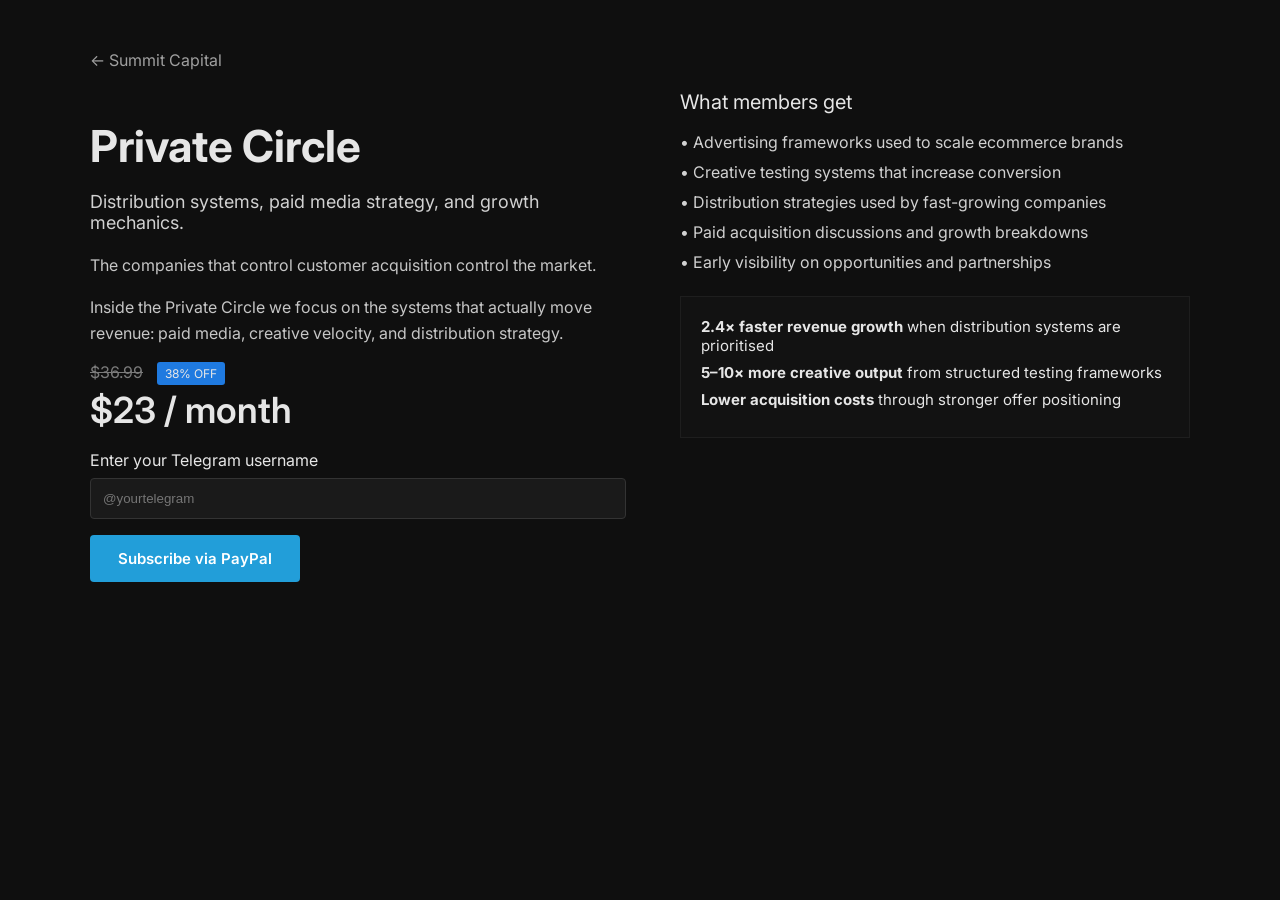
==== circle.html @ 27a97364 "Update circle.html" ====
<!DOCTYPE html>
<html>
<head>
<title>Private Circle | Summit Capital</title>

<link href="https://fonts.googleapis.com/css2?family=Inter:wght@300;400;500;600&display=swap" rel="stylesheet">

<style>

body{
margin:0;
font-family:'Inter',sans-serif;
background:#0f0f0f;
color:#e6e6e6;
}

.container{
max-width:1100px;
margin:30px auto;
padding:20px;
}

.back{
margin-bottom:20px;
display:inline-block;
opacity:0.6;
text-decoration:none;
color:white;
}

/* GRID LAYOUT */

.grid{
display:grid;
grid-template-columns:1fr 1fr;
gap:80px;
align-items:start;
}

/* LEFT SIDE */

h1{
font-size:44px;
margin-bottom:8px;
}

.tagline{
font-size:18px;
opacity:0.9;
margin-bottom:20px;
}

.description{
opacity:0.85;
line-height:1.6;
margin-bottom:16px;
}

/* PRICE */

.price-box{
margin-top:14px;
margin-bottom:18px;
}

.old-price{
text-decoration:line-through;
opacity:0.5;
margin-right:10px;
}

.discount{
background:#1f7ae0;
padding:4px 8px;
font-size:12px;
border-radius:3px;
}

.new-price{
font-size:36px;
font-weight:600;
margin-top:6px;
}

/* TELEGRAM INPUT */

input{
width:100%;
padding:12px;
background:#1a1a1a;
border:1px solid #333;
color:white;
border-radius:4px;
margin-top:8px;
margin-bottom:16px;
}

/* SUBSCRIBE BUTTON */

.subscribe-btn{
display:inline-block;
background:#229ED9;
color:white;
text-decoration:none;
padding:14px 28px;
border-radius:4px;
font-weight:600;
font-size:15px;
transition:all 0.15s ease;
}

.subscribe-btn:hover{
background:#1b8dc4;
transform:translateY(-1px);
}

/* RIGHT COLUMN */

.section-title{
font-size:20px;
margin-bottom:18px;
}

.feature{
margin-bottom:10px;
opacity:0.9;
}

.stats{
margin-top:24px;
padding:20px;
border:1px solid #1e1e1e;
background:#121212;
}

.stat{
margin-bottom:8px;
font-size:15px;
}

/* MOBILE */

@media(max-width:900px){

.grid{
grid-template-columns:1fr;
gap:40px;
}

}

</style>

</head>

<body>

<div class="container">

<a href="index.html" class="back">← Summit Capital</a>

<div class="grid">

<!-- LEFT COLUMN -->

<div>

<h1>Private Circle</h1>

<p class="tagline">
Distribution systems, paid media strategy, and growth mechanics.
</p>

<p class="description">
The companies that control customer acquisition control the market.
</p>

<p class="description">
Inside the Private Circle we focus on the systems that actually move revenue: paid media, creative velocity, and distribution strategy.
</p>

<div class="price-box">

<span class="old-price">$36.99</span>

<span class="discount">38% OFF</span>

<div class="new-price">$23 / month</div>

</div>

<label>Enter your Telegram username</label>

<input type="text" placeholder="@yourtelegram">

<br>

<a href="https://www.paypal.com/cgi-bin/webscr?cmd=_s-xclick&hosted_button_id=YOUR_PAYPAL_BUTTON_ID" class="subscribe-btn">
Subscribe via PayPal
</a>

</div>

<!-- RIGHT COLUMN -->

<div>

<div class="section-title">
What members get
</div>

<div class="feature">• Advertising frameworks used to scale ecommerce brands</div>
<div class="feature">• Creative testing systems that increase conversion</div>
<div class="feature">• Distribution strategies used by fast-growing companies</div>
<div class="feature">• Paid acquisition discussions and growth breakdowns</div>
<div class="feature">• Early visibility on opportunities and partnerships</div>

<div class="stats">

<div class="stat"><strong>2.4× faster revenue growth</strong> when distribution systems are prioritised</div>
<div class="stat"><strong>5–10× more creative output</strong> from structured testing frameworks</div>
<div class="stat"><strong>Lower acquisition costs</strong> through stronger offer positioning</div>

</div>

</div>

</div>

</div>

</body>
</html>
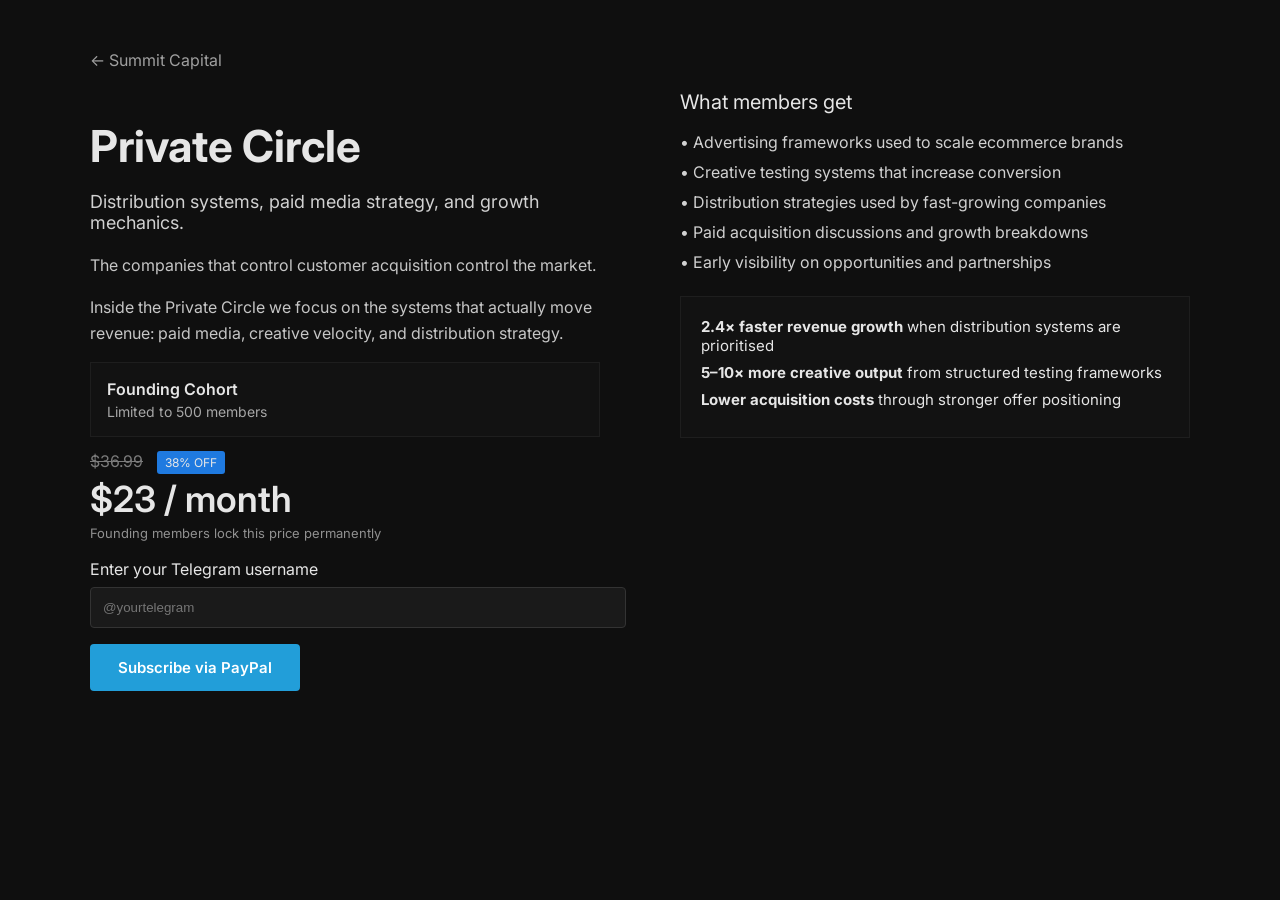
==== commit 1aca6a6e: "Update circle.html" ====
--- a/circle.html
+++ b/circle.html
@@ -28,7 +28,7 @@
 color:white;
 }
 
-/* GRID LAYOUT */
+/* GRID */
 
 .grid{
 display:grid;
@@ -37,7 +37,7 @@
 align-items:start;
 }
 
-/* LEFT SIDE */
+/* LEFT */
 
 h1{
 font-size:44px;
@@ -54,6 +54,27 @@
 opacity:0.85;
 line-height:1.6;
 margin-bottom:16px;
+}
+
+/* FOUNDING BLOCK */
+
+.founding{
+margin-top:14px;
+margin-bottom:14px;
+padding:16px;
+border:1px solid #1e1e1e;
+background:#121212;
+}
+
+.founding-title{
+font-size:16px;
+font-weight:600;
+margin-bottom:4px;
+}
+
+.founding-sub{
+font-size:14px;
+opacity:0.7;
 }
 
 /* PRICE */
@@ -82,7 +103,13 @@
 margin-top:6px;
 }
 
-/* TELEGRAM INPUT */
+.price-note{
+font-size:13px;
+opacity:0.6;
+margin-top:4px;
+}
+
+/* INPUT */
 
 input{
 width:100%;
@@ -95,7 +122,7 @@
 margin-bottom:16px;
 }
 
-/* SUBSCRIBE BUTTON */
+/* BUTTON */
 
 .subscribe-btn{
 display:inline-block;
@@ -114,7 +141,7 @@
 transform:translateY(-1px);
 }
 
-/* RIGHT COLUMN */
+/* RIGHT */
 
 .section-title{
 font-size:20px;
@@ -179,6 +206,18 @@
 Inside the Private Circle we focus on the systems that actually move revenue: paid media, creative velocity, and distribution strategy.
 </p>
 
+<div class="founding">
+
+<div class="founding-title">
+Founding Cohort
+</div>
+
+<div class="founding-sub">
+Limited to 500 members
+</div>
+
+</div>
+
 <div class="price-box">
 
 <span class="old-price">$36.99</span>
@@ -187,13 +226,15 @@
 
 <div class="new-price">$23 / month</div>
 
+<div class="price-note">
+Founding members lock this price permanently
+</div>
+
 </div>
 
 <label>Enter your Telegram username</label>
 
 <input type="text" placeholder="@yourtelegram">
-
-<br>
 
 <a href="https://www.paypal.com/cgi-bin/webscr?cmd=_s-xclick&hosted_button_id=YOUR_PAYPAL_BUTTON_ID" class="subscribe-btn">
 Subscribe via PayPal
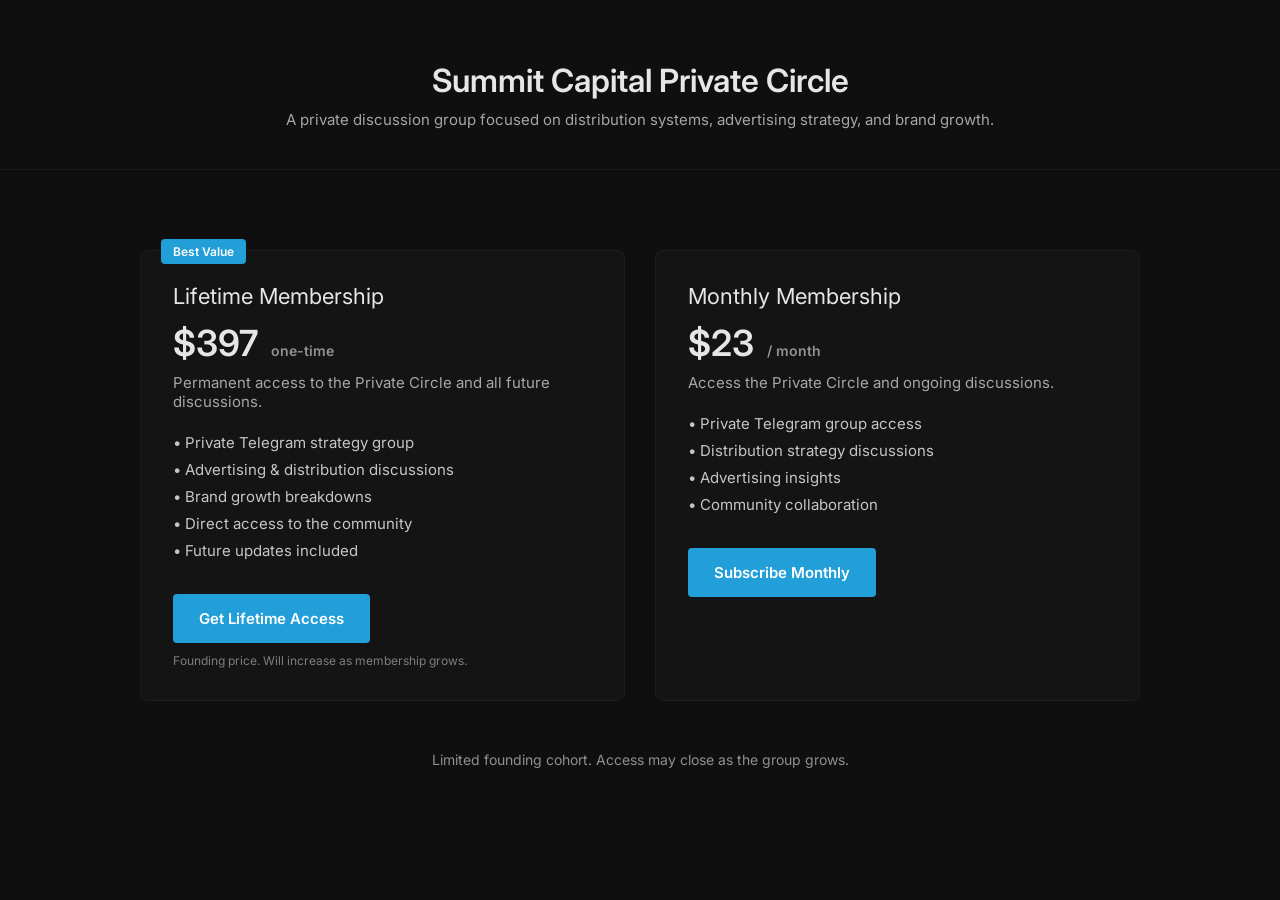
==== commit b137bf34: "Update circle.html" ====
--- a/circle.html
+++ b/circle.html
@@ -1,7 +1,8 @@
 <!DOCTYPE html>
 <html>
 <head>
-<title>Private Circle | Summit Capital</title>
+
+<title>Private Circle — Summit Capital</title>
 
 <link href="https://fonts.googleapis.com/css2?family=Inter:wght@300;400;500;600&display=swap" rel="stylesheet">
 
@@ -9,169 +10,149 @@
 
 body{
 margin:0;
-font-family:'Inter',sans-serif;
+font-family:'Inter', sans-serif;
 background:#0f0f0f;
 color:#e6e6e6;
 }
 
+/* HEADER */
+
+.header{
+padding:40px 20px;
+border-bottom:1px solid #1b1b1b;
+text-align:center;
+}
+
+.header h1{
+font-weight:600;
+margin-bottom:10px;
+}
+
+.subtitle{
+opacity:0.7;
+font-size:15px;
+}
+
+/* MAIN */
+
 .container{
-max-width:1100px;
-margin:30px auto;
+max-width:1000px;
+margin:60px auto;
 padding:20px;
 }
 
-.back{
-margin-bottom:20px;
-display:inline-block;
-opacity:0.6;
-text-decoration:none;
-color:white;
-}
-
 /* GRID */
 
-.grid{
+.pricing-grid{
 display:grid;
 grid-template-columns:1fr 1fr;
-gap:80px;
-align-items:start;
-}
-
-/* LEFT */
-
-h1{
-font-size:44px;
+gap:30px;
+}
+
+/* BOX */
+
+.box{
+border:1px solid #1e1e1e;
+background:#141414;
+padding:32px;
+border-radius:8px;
+position:relative;
+}
+
+/* BEST VALUE TAG */
+
+.best{
+position:absolute;
+top:-12px;
+left:20px;
+background:#229ED9;
+color:white;
+font-size:12px;
+padding:5px 12px;
+border-radius:4px;
+font-weight:600;
+}
+
+/* TITLE */
+
+.box-title{
+font-size:22px;
+margin-bottom:12px;
+}
+
+/* PRICE */
+
+.price{
+font-size:36px;
+font-weight:600;
 margin-bottom:8px;
 }
 
-.tagline{
-font-size:18px;
-opacity:0.9;
-margin-bottom:20px;
-}
-
-.description{
+.price span{
+font-size:14px;
+opacity:0.6;
+margin-left:5px;
+}
+
+/* DESCRIPTION */
+
+.desc{
+opacity:0.7;
+margin-bottom:22px;
+font-size:15px;
+}
+
+/* BENEFITS */
+
+.benefits{
+margin-top:15px;
+}
+
+.benefit{
+margin-bottom:8px;
 opacity:0.85;
-line-height:1.6;
-margin-bottom:16px;
-}
-
-/* FOUNDING BLOCK */
-
-.founding{
-margin-top:14px;
-margin-bottom:14px;
-padding:16px;
-border:1px solid #1e1e1e;
-background:#121212;
-}
-
-.founding-title{
-font-size:16px;
-font-weight:600;
-margin-bottom:4px;
-}
-
-.founding-sub{
-font-size:14px;
-opacity:0.7;
-}
-
-/* PRICE */
-
-.price-box{
-margin-top:14px;
-margin-bottom:18px;
-}
-
-.old-price{
-text-decoration:line-through;
-opacity:0.5;
-margin-right:10px;
-}
-
-.discount{
-background:#1f7ae0;
-padding:4px 8px;
-font-size:12px;
-border-radius:3px;
-}
-
-.new-price{
-font-size:36px;
-font-weight:600;
-margin-top:6px;
-}
-
-.price-note{
-font-size:13px;
-opacity:0.6;
-margin-top:4px;
-}
-
-/* INPUT */
-
-input{
-width:100%;
-padding:12px;
-background:#1a1a1a;
-border:1px solid #333;
-color:white;
-border-radius:4px;
-margin-top:8px;
-margin-bottom:16px;
+font-size:15px;
 }
 
 /* BUTTON */
 
-.subscribe-btn{
+.button{
+margin-top:26px;
 display:inline-block;
 background:#229ED9;
 color:white;
 text-decoration:none;
-padding:14px 28px;
+padding:15px 26px;
 border-radius:4px;
 font-weight:600;
 font-size:15px;
-transition:all 0.15s ease;
-}
-
-.subscribe-btn:hover{
+}
+
+.button:hover{
 background:#1b8dc4;
-transform:translateY(-1px);
-}
-
-/* RIGHT */
-
-.section-title{
-font-size:20px;
-margin-bottom:18px;
-}
-
-.feature{
-margin-bottom:10px;
-opacity:0.9;
-}
-
-.stats{
-margin-top:24px;
-padding:20px;
-border:1px solid #1e1e1e;
-background:#121212;
-}
-
-.stat{
-margin-bottom:8px;
-font-size:15px;
-}
-
-/* MOBILE */
+}
+
+/* SMALL NOTE */
+
+.small-note{
+margin-top:10px;
+font-size:12px;
+opacity:0.5;
+}
+
+/* FOOTER NOTE */
+
+.note{
+margin-top:50px;
+opacity:0.6;
+font-size:14px;
+text-align:center;
+}
 
 @media(max-width:900px){
 
-.grid{
+.pricing-grid{
 grid-template-columns:1fr;
-gap:40px;
 }
 
 }
@@ -182,93 +163,107 @@
 
 <body>
 
+<div class="header">
+
+<h1>Summit Capital Private Circle</h1>
+
+<div class="subtitle">
+A private discussion group focused on distribution systems, advertising strategy, and brand growth.
+</div>
+
+</div>
+
 <div class="container">
 
-<a href="index.html" class="back">← Summit Capital</a>
-
-<div class="grid">
-
-<!-- LEFT COLUMN -->
-
-<div>
-
-<h1>Private Circle</h1>
-
-<p class="tagline">
-Distribution systems, paid media strategy, and growth mechanics.
-</p>
-
-<p class="description">
-The companies that control customer acquisition control the market.
-</p>
-
-<p class="description">
-Inside the Private Circle we focus on the systems that actually move revenue: paid media, creative velocity, and distribution strategy.
-</p>
-
-<div class="founding">
-
-<div class="founding-title">
-Founding Cohort
-</div>
-
-<div class="founding-sub">
-Limited to 500 members
-</div>
-
-</div>
-
-<div class="price-box">
-
-<span class="old-price">$36.99</span>
-
-<span class="discount">38% OFF</span>
-
-<div class="new-price">$23 / month</div>
-
-<div class="price-note">
-Founding members lock this price permanently
-</div>
-
-</div>
-
-<label>Enter your Telegram username</label>
-
-<input type="text" placeholder="@yourtelegram">
-
-<a href="https://www.paypal.com/cgi-bin/webscr?cmd=_s-xclick&hosted_button_id=YOUR_PAYPAL_BUTTON_ID" class="subscribe-btn">
-Subscribe via PayPal
+<div class="pricing-grid">
+
+<!-- LIFETIME -->
+
+<div class="box">
+
+<div class="best">Best Value</div>
+
+<div class="box-title">
+Lifetime Membership
+</div>
+
+<div class="price">
+$397 <span>one-time</span>
+</div>
+
+<div class="desc">
+Permanent access to the Private Circle and all future discussions.
+</div>
+
+<div class="benefits">
+
+<div class="benefit">• Private Telegram strategy group</div>
+
+<div class="benefit">• Advertising & distribution discussions</div>
+
+<div class="benefit">• Brand growth breakdowns</div>
+
+<div class="benefit">• Direct access to the community</div>
+
+<div class="benefit">• Future updates included</div>
+
+</div>
+
+<a class="button" href="YOUR_PAYPAL_ONE_TIME_LINK">
+Get Lifetime Access
 </a>
 
-</div>
-
-<!-- RIGHT COLUMN -->
-
-<div>
-
-<div class="section-title">
-What members get
-</div>
-
-<div class="feature">• Advertising frameworks used to scale ecommerce brands</div>
-<div class="feature">• Creative testing systems that increase conversion</div>
-<div class="feature">• Distribution strategies used by fast-growing companies</div>
-<div class="feature">• Paid acquisition discussions and growth breakdowns</div>
-<div class="feature">• Early visibility on opportunities and partnerships</div>
-
-<div class="stats">
-
-<div class="stat"><strong>2.4× faster revenue growth</strong> when distribution systems are prioritised</div>
-<div class="stat"><strong>5–10× more creative output</strong> from structured testing frameworks</div>
-<div class="stat"><strong>Lower acquisition costs</strong> through stronger offer positioning</div>
-
-</div>
-
-</div>
+<div class="small-note">
+Founding price. Will increase as membership grows.
+</div>
+
+</div>
+
+<!-- MONTHLY -->
+
+<div class="box">
+
+<div class="box-title">
+Monthly Membership
+</div>
+
+<div class="price">
+$23 <span>/ month</span>
+</div>
+
+<div class="desc">
+Access the Private Circle and ongoing discussions.
+</div>
+
+<div class="benefits">
+
+<div class="benefit">• Private Telegram group access</div>
+
+<div class="benefit">• Distribution strategy discussions</div>
+
+<div class="benefit">• Advertising insights</div>
+
+<div class="benefit">• Community collaboration</div>
+
+</div>
+
+<a class="button" href="YOUR_PAYPAL_SUBSCRIPTION_LINK">
+Subscribe Monthly
+</a>
+
+</div>
+
+</div>
+
+<div class="note">
+
+Limited founding cohort.  
+Access may close as the group grows.
 
 </div>
 
 </div>
 
 </body>
+
 </html>
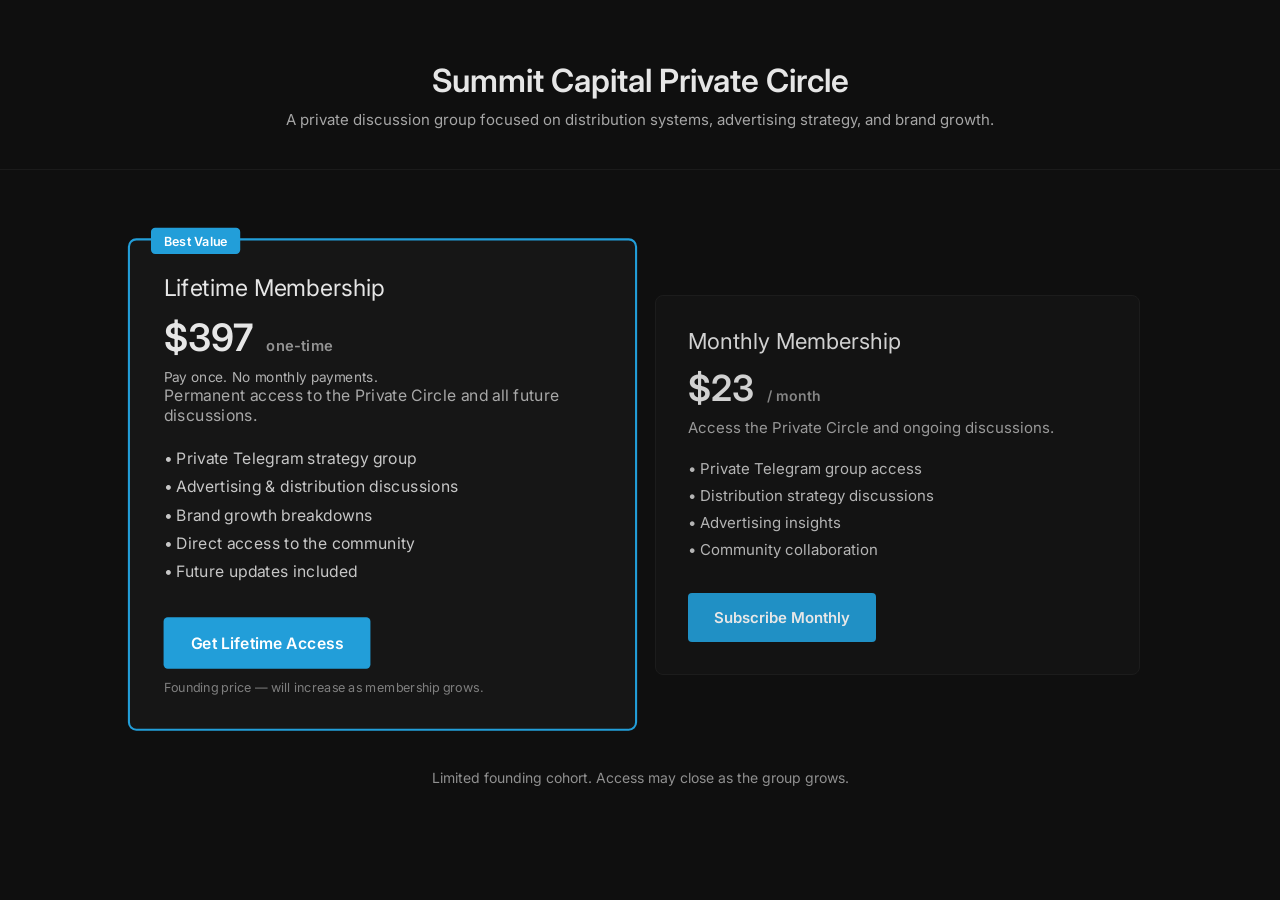
==== commit b14f9730: "Update circle.html" ====
--- a/circle.html
+++ b/circle.html
@@ -47,9 +47,10 @@
 display:grid;
 grid-template-columns:1fr 1fr;
 gap:30px;
-}
-
-/* BOX */
+align-items:center;
+}
+
+/* BASE BOX */
 
 .box{
 border:1px solid #1e1e1e;
@@ -59,7 +60,21 @@
 position:relative;
 }
 
-/* BEST VALUE TAG */
+/* LIFETIME (ANCHOR OPTION) */
+
+.box-lifetime{
+border:2px solid #229ED9;
+background:#161616;
+transform:scale(1.05);
+}
+
+/* MONTHLY (SECONDARY OPTION) */
+
+.box-monthly{
+opacity:0.9;
+}
+
+/* BEST VALUE BADGE */
 
 .best{
 position:absolute;
@@ -132,12 +147,18 @@
 background:#1b8dc4;
 }
 
-/* SMALL NOTE */
+/* SMALL NOTES */
 
 .small-note{
 margin-top:10px;
 font-size:12px;
 opacity:0.5;
+}
+
+.highlight-note{
+margin-top:6px;
+font-size:13px;
+opacity:0.75;
 }
 
 /* FOOTER NOTE */
@@ -149,12 +170,18 @@
 text-align:center;
 }
 
+/* RESPONSIVE */
+
 @media(max-width:900px){
 
 .pricing-grid{
 grid-template-columns:1fr;
 }
 
+.box-lifetime{
+transform:none;
+}
+
 }
 
 </style>
@@ -177,9 +204,9 @@
 
 <div class="pricing-grid">
 
-<!-- LIFETIME -->
-
-<div class="box">
+<!-- LIFETIME MEMBERSHIP -->
+
+<div class="box box-lifetime">
 
 <div class="best">Best Value</div>
 
@@ -189,6 +216,10 @@
 
 <div class="price">
 $397 <span>one-time</span>
+</div>
+
+<div class="highlight-note">
+Pay once. No monthly payments.
 </div>
 
 <div class="desc">
@@ -214,14 +245,14 @@
 </a>
 
 <div class="small-note">
-Founding price. Will increase as membership grows.
-</div>
-
-</div>
-
-<!-- MONTHLY -->
-
-<div class="box">
+Founding price — will increase as membership grows.
+</div>
+
+</div>
+
+<!-- MONTHLY MEMBERSHIP -->
+
+<div class="box box-monthly">
 
 <div class="box-title">
 Monthly Membership
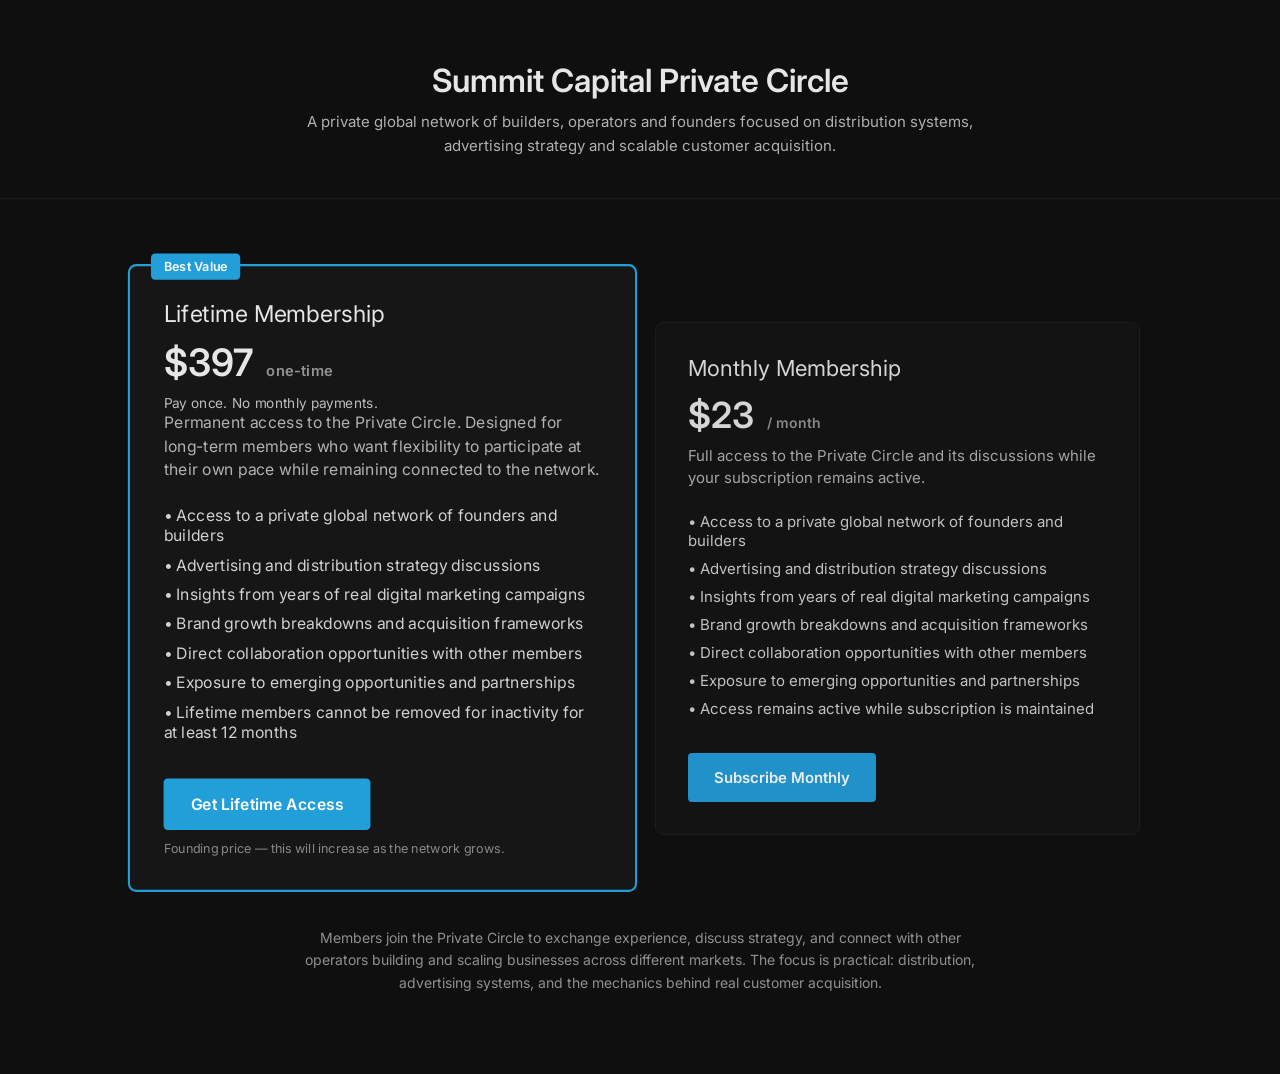
==== commit 0be82826: "Update circle.html" ====
--- a/circle.html
+++ b/circle.html
@@ -29,8 +29,11 @@
 }
 
 .subtitle{
-opacity:0.7;
+opacity:0.75;
 font-size:15px;
+max-width:700px;
+margin:auto;
+line-height:1.6;
 }
 
 /* MAIN */
@@ -60,7 +63,7 @@
 position:relative;
 }
 
-/* LIFETIME (ANCHOR OPTION) */
+/* LIFETIME HIGHLIGHT */
 
 .box-lifetime{
 border:2px solid #229ED9;
@@ -68,13 +71,13 @@
 transform:scale(1.05);
 }
 
-/* MONTHLY (SECONDARY OPTION) */
+/* MONTHLY SECONDARY */
 
 .box-monthly{
-opacity:0.9;
-}
-
-/* BEST VALUE BADGE */
+opacity:0.92;
+}
+
+/* BEST VALUE */
 
 .best{
 position:absolute;
@@ -112,9 +115,10 @@
 /* DESCRIPTION */
 
 .desc{
-opacity:0.7;
+opacity:0.75;
 margin-bottom:22px;
 font-size:15px;
+line-height:1.5;
 }
 
 /* BENEFITS */
@@ -124,8 +128,8 @@
 }
 
 .benefit{
-margin-bottom:8px;
-opacity:0.85;
+margin-bottom:9px;
+opacity:0.9;
 font-size:15px;
 }
 
@@ -147,18 +151,18 @@
 background:#1b8dc4;
 }
 
-/* SMALL NOTES */
+/* NOTES */
 
 .small-note{
 margin-top:10px;
 font-size:12px;
-opacity:0.5;
+opacity:0.55;
 }
 
 .highlight-note{
 margin-top:6px;
 font-size:13px;
-opacity:0.75;
+opacity:0.8;
 }
 
 /* FOOTER NOTE */
@@ -168,6 +172,10 @@
 opacity:0.6;
 font-size:14px;
 text-align:center;
+max-width:700px;
+margin-left:auto;
+margin-right:auto;
+line-height:1.6;
 }
 
 /* RESPONSIVE */
@@ -195,7 +203,7 @@
 <h1>Summit Capital Private Circle</h1>
 
 <div class="subtitle">
-A private discussion group focused on distribution systems, advertising strategy, and brand growth.
+A private global network of builders, operators and founders focused on distribution systems, advertising strategy and scalable customer acquisition.
 </div>
 
 </div>
@@ -204,7 +212,7 @@
 
 <div class="pricing-grid">
 
-<!-- LIFETIME MEMBERSHIP -->
+<!-- LIFETIME -->
 
 <div class="box box-lifetime">
 
@@ -223,20 +231,24 @@
 </div>
 
 <div class="desc">
-Permanent access to the Private Circle and all future discussions.
+Permanent access to the Private Circle. Designed for long-term members who want flexibility to participate at their own pace while remaining connected to the network.
 </div>
 
 <div class="benefits">
 
-<div class="benefit">• Private Telegram strategy group</div>
-
-<div class="benefit">• Advertising & distribution discussions</div>
-
-<div class="benefit">• Brand growth breakdowns</div>
-
-<div class="benefit">• Direct access to the community</div>
-
-<div class="benefit">• Future updates included</div>
+<div class="benefit">• Access to a private global network of founders and builders</div>
+
+<div class="benefit">• Advertising and distribution strategy discussions</div>
+
+<div class="benefit">• Insights from years of real digital marketing campaigns</div>
+
+<div class="benefit">• Brand growth breakdowns and acquisition frameworks</div>
+
+<div class="benefit">• Direct collaboration opportunities with other members</div>
+
+<div class="benefit">• Exposure to emerging opportunities and partnerships</div>
+
+<div class="benefit">• Lifetime members cannot be removed for inactivity for at least 12 months</div>
 
 </div>
 
@@ -245,12 +257,12 @@
 </a>
 
 <div class="small-note">
-Founding price — will increase as membership grows.
-</div>
-
-</div>
-
-<!-- MONTHLY MEMBERSHIP -->
+Founding price — this will increase as the network grows.
+</div>
+
+</div>
+
+<!-- MONTHLY -->
 
 <div class="box box-monthly">
 
@@ -263,18 +275,24 @@
 </div>
 
 <div class="desc">
-Access the Private Circle and ongoing discussions.
+Full access to the Private Circle and its discussions while your subscription remains active.
 </div>
 
 <div class="benefits">
 
-<div class="benefit">• Private Telegram group access</div>
-
-<div class="benefit">• Distribution strategy discussions</div>
-
-<div class="benefit">• Advertising insights</div>
-
-<div class="benefit">• Community collaboration</div>
+<div class="benefit">• Access to a private global network of founders and builders</div>
+
+<div class="benefit">• Advertising and distribution strategy discussions</div>
+
+<div class="benefit">• Insights from years of real digital marketing campaigns</div>
+
+<div class="benefit">• Brand growth breakdowns and acquisition frameworks</div>
+
+<div class="benefit">• Direct collaboration opportunities with other members</div>
+
+<div class="benefit">• Exposure to emerging opportunities and partnerships</div>
+
+<div class="benefit">• Access remains active while subscription is maintained</div>
 
 </div>
 
@@ -288,8 +306,9 @@
 
 <div class="note">
 
-Limited founding cohort.  
-Access may close as the group grows.
+Members join the Private Circle to exchange experience, discuss strategy, and connect with other operators building and scaling businesses across different markets.
+
+The focus is practical: distribution, advertising systems, and the mechanics behind real customer acquisition.
 
 </div>
 
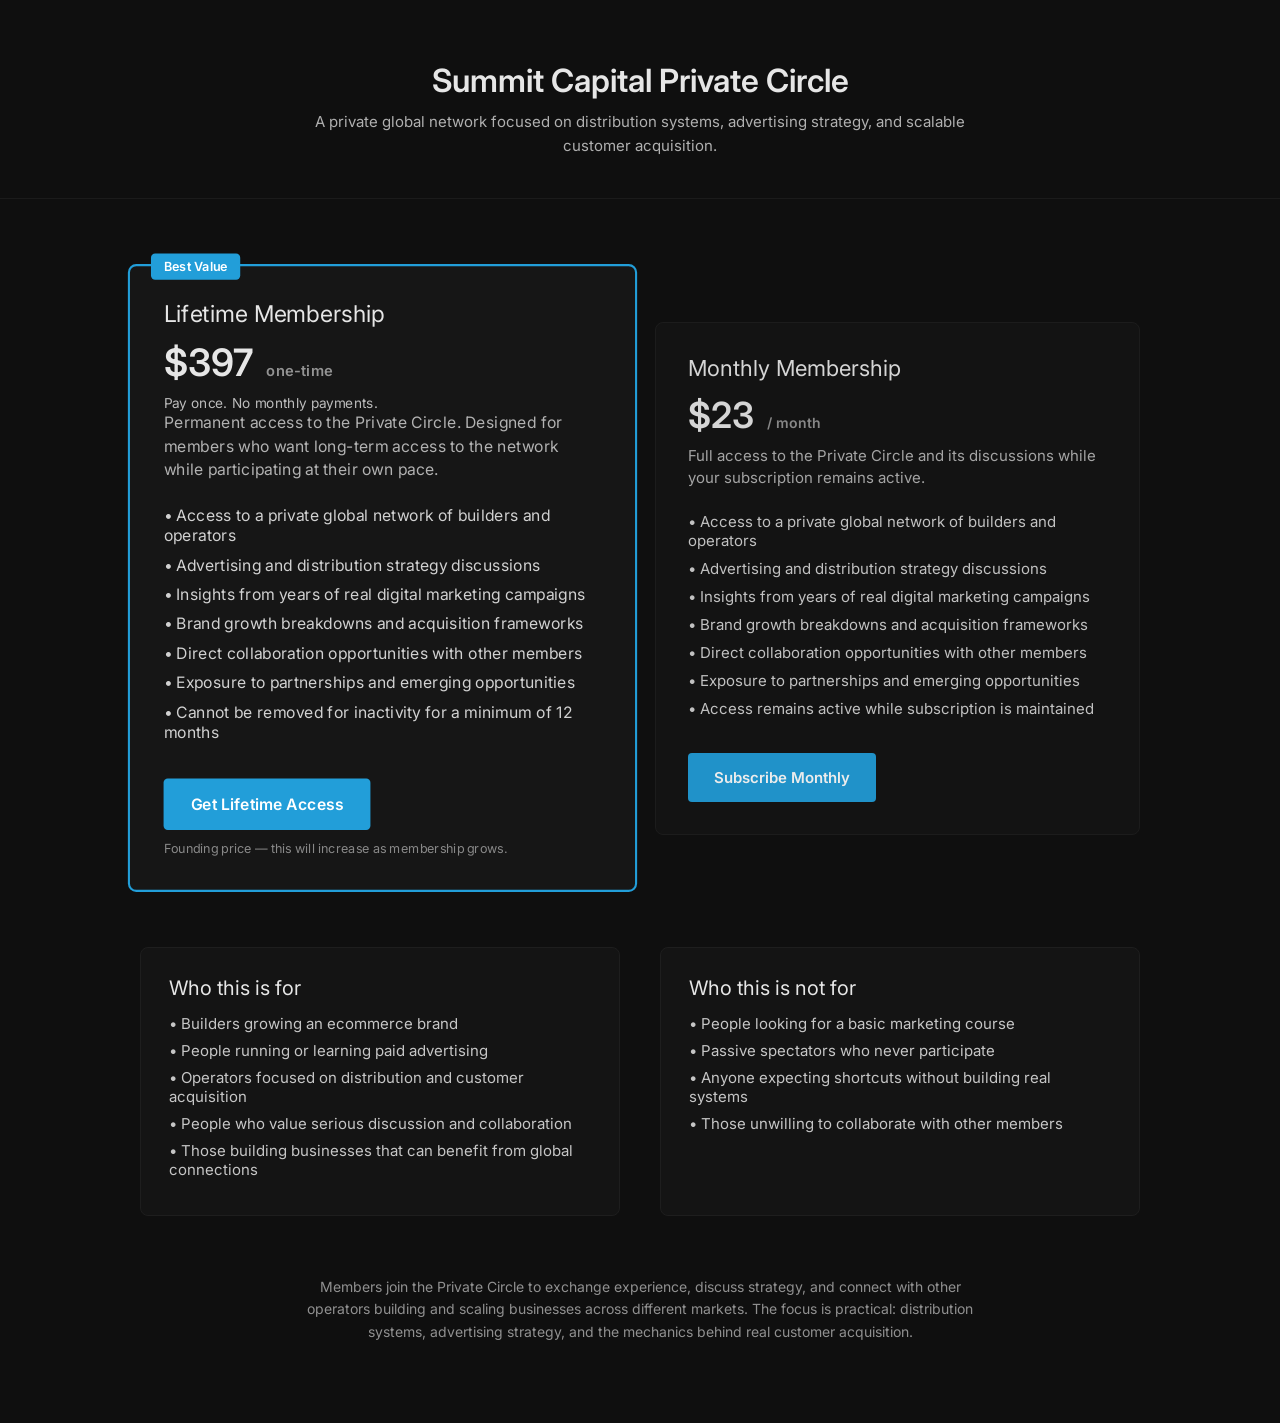
==== commit f185bb72: "Update circle.html" ====
--- a/circle.html
+++ b/circle.html
@@ -53,7 +53,7 @@
 align-items:center;
 }
 
-/* BASE BOX */
+/* BOX */
 
 .box{
 border:1px solid #1e1e1e;
@@ -71,7 +71,7 @@
 transform:scale(1.05);
 }
 
-/* MONTHLY SECONDARY */
+/* MONTHLY */
 
 .box-monthly{
 opacity:0.92;
@@ -91,7 +91,7 @@
 font-weight:600;
 }
 
-/* TITLE */
+/* TITLES */
 
 .box-title{
 font-size:22px;
@@ -165,10 +165,37 @@
 opacity:0.8;
 }
 
-/* FOOTER NOTE */
+/* FIT SECTION */
+
+.fit-section{
+margin-top:70px;
+display:grid;
+grid-template-columns:1fr 1fr;
+gap:40px;
+}
+
+.fit-box{
+border:1px solid #1e1e1e;
+background:#141414;
+padding:28px;
+border-radius:8px;
+}
+
+.fit-title{
+font-size:20px;
+margin-bottom:14px;
+}
+
+.fit-item{
+margin-bottom:8px;
+opacity:0.85;
+font-size:15px;
+}
+
+/* FOOTER */
 
 .note{
-margin-top:50px;
+margin-top:60px;
 opacity:0.6;
 font-size:14px;
 text-align:center;
@@ -178,14 +205,16 @@
 line-height:1.6;
 }
 
-/* RESPONSIVE */
-
 @media(max-width:900px){
 
 .pricing-grid{
 grid-template-columns:1fr;
 }
 
+.fit-section{
+grid-template-columns:1fr;
+}
+
 .box-lifetime{
 transform:none;
 }
@@ -203,7 +232,7 @@
 <h1>Summit Capital Private Circle</h1>
 
 <div class="subtitle">
-A private global network of builders, operators and founders focused on distribution systems, advertising strategy and scalable customer acquisition.
+A private global network focused on distribution systems, advertising strategy, and scalable customer acquisition.
 </div>
 
 </div>
@@ -231,24 +260,18 @@
 </div>
 
 <div class="desc">
-Permanent access to the Private Circle. Designed for long-term members who want flexibility to participate at their own pace while remaining connected to the network.
+Permanent access to the Private Circle. Designed for members who want long-term access to the network while participating at their own pace.
 </div>
 
 <div class="benefits">
 
-<div class="benefit">• Access to a private global network of founders and builders</div>
-
+<div class="benefit">• Access to a private global network of builders and operators</div>
 <div class="benefit">• Advertising and distribution strategy discussions</div>
-
 <div class="benefit">• Insights from years of real digital marketing campaigns</div>
-
 <div class="benefit">• Brand growth breakdowns and acquisition frameworks</div>
-
 <div class="benefit">• Direct collaboration opportunities with other members</div>
-
-<div class="benefit">• Exposure to emerging opportunities and partnerships</div>
-
-<div class="benefit">• Lifetime members cannot be removed for inactivity for at least 12 months</div>
+<div class="benefit">• Exposure to partnerships and emerging opportunities</div>
+<div class="benefit">• Cannot be removed for inactivity for a minimum of 12 months</div>
 
 </div>
 
@@ -257,7 +280,7 @@
 </a>
 
 <div class="small-note">
-Founding price — this will increase as the network grows.
+Founding price — this will increase as membership grows.
 </div>
 
 </div>
@@ -280,18 +303,12 @@
 
 <div class="benefits">
 
-<div class="benefit">• Access to a private global network of founders and builders</div>
-
+<div class="benefit">• Access to a private global network of builders and operators</div>
 <div class="benefit">• Advertising and distribution strategy discussions</div>
-
 <div class="benefit">• Insights from years of real digital marketing campaigns</div>
-
 <div class="benefit">• Brand growth breakdowns and acquisition frameworks</div>
-
 <div class="benefit">• Direct collaboration opportunities with other members</div>
-
-<div class="benefit">• Exposure to emerging opportunities and partnerships</div>
-
+<div class="benefit">• Exposure to partnerships and emerging opportunities</div>
 <div class="benefit">• Access remains active while subscription is maintained</div>
 
 </div>
@@ -304,11 +321,44 @@
 
 </div>
 
+<!-- WHO THIS IS FOR -->
+
+<div class="fit-section">
+
+<div class="fit-box">
+
+<div class="fit-title">
+Who this is for
+</div>
+
+<div class="fit-item">• Builders growing an ecommerce brand</div>
+<div class="fit-item">• People running or learning paid advertising</div>
+<div class="fit-item">• Operators focused on distribution and customer acquisition</div>
+<div class="fit-item">• People who value serious discussion and collaboration</div>
+<div class="fit-item">• Those building businesses that can benefit from global connections</div>
+
+</div>
+
+<div class="fit-box">
+
+<div class="fit-title">
+Who this is not for
+</div>
+
+<div class="fit-item">• People looking for a basic marketing course</div>
+<div class="fit-item">• Passive spectators who never participate</div>
+<div class="fit-item">• Anyone expecting shortcuts without building real systems</div>
+<div class="fit-item">• Those unwilling to collaborate with other members</div>
+
+</div>
+
+</div>
+
 <div class="note">
 
 Members join the Private Circle to exchange experience, discuss strategy, and connect with other operators building and scaling businesses across different markets.
 
-The focus is practical: distribution, advertising systems, and the mechanics behind real customer acquisition.
+The focus is practical: distribution systems, advertising strategy, and the mechanics behind real customer acquisition.
 
 </div>
 
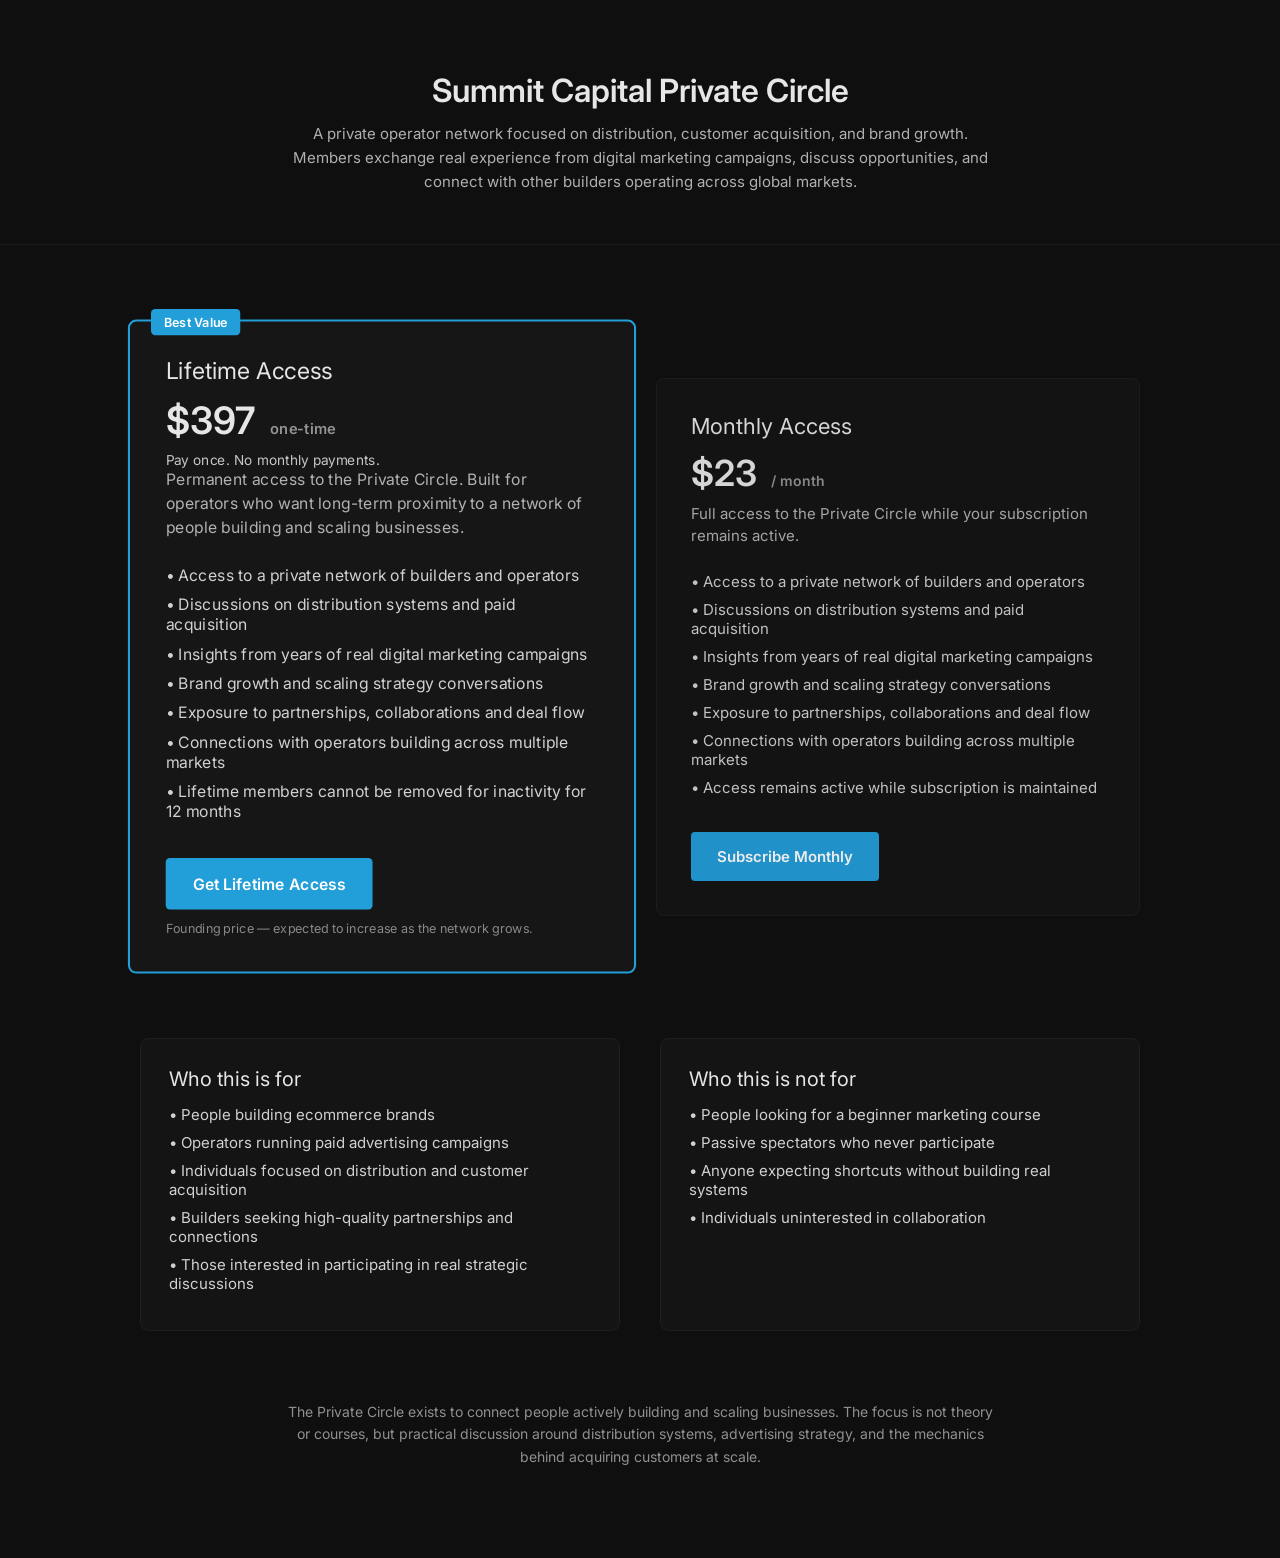
==== commit d6515606: "Update circle.html" ====
--- a/circle.html
+++ b/circle.html
@@ -18,20 +18,20 @@
 /* HEADER */
 
 .header{
-padding:40px 20px;
+padding:50px 20px;
 border-bottom:1px solid #1b1b1b;
 text-align:center;
 }
 
 .header h1{
 font-weight:600;
-margin-bottom:10px;
+margin-bottom:12px;
 }
 
 .subtitle{
 opacity:0.75;
 font-size:15px;
-max-width:700px;
+max-width:720px;
 margin:auto;
 line-height:1.6;
 }
@@ -40,7 +40,7 @@
 
 .container{
 max-width:1000px;
-margin:60px auto;
+margin:70px auto;
 padding:20px;
 }
 
@@ -49,7 +49,7 @@
 .pricing-grid{
 display:grid;
 grid-template-columns:1fr 1fr;
-gap:30px;
+gap:32px;
 align-items:center;
 }
 
@@ -58,12 +58,12 @@
 .box{
 border:1px solid #1e1e1e;
 background:#141414;
-padding:32px;
+padding:34px;
 border-radius:8px;
 position:relative;
 }
 
-/* LIFETIME HIGHLIGHT */
+/* LIFETIME */
 
 .box-lifetime{
 border:2px solid #229ED9;
@@ -77,7 +77,7 @@
 opacity:0.92;
 }
 
-/* BEST VALUE */
+/* BADGE */
 
 .best{
 position:absolute;
@@ -109,14 +109,14 @@
 .price span{
 font-size:14px;
 opacity:0.6;
-margin-left:5px;
-}
-
-/* DESCRIPTION */
+margin-left:6px;
+}
+
+/* DESC */
 
 .desc{
 opacity:0.75;
-margin-bottom:22px;
+margin-bottom:24px;
 font-size:15px;
 line-height:1.5;
 }
@@ -124,7 +124,7 @@
 /* BENEFITS */
 
 .benefits{
-margin-top:15px;
+margin-top:10px;
 }
 
 .benefit{
@@ -162,13 +162,13 @@
 .highlight-note{
 margin-top:6px;
 font-size:13px;
-opacity:0.8;
+opacity:0.85;
 }
 
 /* FIT SECTION */
 
 .fit-section{
-margin-top:70px;
+margin-top:80px;
 display:grid;
 grid-template-columns:1fr 1fr;
 gap:40px;
@@ -187,24 +187,26 @@
 }
 
 .fit-item{
-margin-bottom:8px;
-opacity:0.85;
+margin-bottom:9px;
+opacity:0.9;
 font-size:15px;
 }
 
 /* FOOTER */
 
 .note{
-margin-top:60px;
+margin-top:70px;
 opacity:0.6;
 font-size:14px;
 text-align:center;
-max-width:700px;
+max-width:720px;
 margin-left:auto;
 margin-right:auto;
 line-height:1.6;
 }
 
+/* MOBILE */
+
 @media(max-width:900px){
 
 .pricing-grid{
@@ -232,7 +234,9 @@
 <h1>Summit Capital Private Circle</h1>
 
 <div class="subtitle">
-A private global network focused on distribution systems, advertising strategy, and scalable customer acquisition.
+A private operator network focused on distribution, customer acquisition, and brand growth.
+
+Members exchange real experience from digital marketing campaigns, discuss opportunities, and connect with other builders operating across global markets.
 </div>
 
 </div>
@@ -248,7 +252,7 @@
 <div class="best">Best Value</div>
 
 <div class="box-title">
-Lifetime Membership
+Lifetime Access
 </div>
 
 <div class="price">
@@ -260,18 +264,18 @@
 </div>
 
 <div class="desc">
-Permanent access to the Private Circle. Designed for members who want long-term access to the network while participating at their own pace.
+Permanent access to the Private Circle. Built for operators who want long-term proximity to a network of people building and scaling businesses.
 </div>
 
 <div class="benefits">
 
-<div class="benefit">• Access to a private global network of builders and operators</div>
-<div class="benefit">• Advertising and distribution strategy discussions</div>
+<div class="benefit">• Access to a private network of builders and operators</div>
+<div class="benefit">• Discussions on distribution systems and paid acquisition</div>
 <div class="benefit">• Insights from years of real digital marketing campaigns</div>
-<div class="benefit">• Brand growth breakdowns and acquisition frameworks</div>
-<div class="benefit">• Direct collaboration opportunities with other members</div>
-<div class="benefit">• Exposure to partnerships and emerging opportunities</div>
-<div class="benefit">• Cannot be removed for inactivity for a minimum of 12 months</div>
+<div class="benefit">• Brand growth and scaling strategy conversations</div>
+<div class="benefit">• Exposure to partnerships, collaborations and deal flow</div>
+<div class="benefit">• Connections with operators building across multiple markets</div>
+<div class="benefit">• Lifetime members cannot be removed for inactivity for 12 months</div>
 
 </div>
 
@@ -280,7 +284,7 @@
 </a>
 
 <div class="small-note">
-Founding price — this will increase as membership grows.
+Founding price — expected to increase as the network grows.
 </div>
 
 </div>
@@ -290,7 +294,7 @@
 <div class="box box-monthly">
 
 <div class="box-title">
-Monthly Membership
+Monthly Access
 </div>
 
 <div class="price">
@@ -298,17 +302,17 @@
 </div>
 
 <div class="desc">
-Full access to the Private Circle and its discussions while your subscription remains active.
+Full access to the Private Circle while your subscription remains active.
 </div>
 
 <div class="benefits">
 
-<div class="benefit">• Access to a private global network of builders and operators</div>
-<div class="benefit">• Advertising and distribution strategy discussions</div>
+<div class="benefit">• Access to a private network of builders and operators</div>
+<div class="benefit">• Discussions on distribution systems and paid acquisition</div>
 <div class="benefit">• Insights from years of real digital marketing campaigns</div>
-<div class="benefit">• Brand growth breakdowns and acquisition frameworks</div>
-<div class="benefit">• Direct collaboration opportunities with other members</div>
-<div class="benefit">• Exposure to partnerships and emerging opportunities</div>
+<div class="benefit">• Brand growth and scaling strategy conversations</div>
+<div class="benefit">• Exposure to partnerships, collaborations and deal flow</div>
+<div class="benefit">• Connections with operators building across multiple markets</div>
 <div class="benefit">• Access remains active while subscription is maintained</div>
 
 </div>
@@ -331,11 +335,11 @@
 Who this is for
 </div>
 
-<div class="fit-item">• Builders growing an ecommerce brand</div>
-<div class="fit-item">• People running or learning paid advertising</div>
-<div class="fit-item">• Operators focused on distribution and customer acquisition</div>
-<div class="fit-item">• People who value serious discussion and collaboration</div>
-<div class="fit-item">• Those building businesses that can benefit from global connections</div>
+<div class="fit-item">• People building ecommerce brands</div>
+<div class="fit-item">• Operators running paid advertising campaigns</div>
+<div class="fit-item">• Individuals focused on distribution and customer acquisition</div>
+<div class="fit-item">• Builders seeking high-quality partnerships and connections</div>
+<div class="fit-item">• Those interested in participating in real strategic discussions</div>
 
 </div>
 
@@ -345,10 +349,10 @@
 Who this is not for
 </div>
 
-<div class="fit-item">• People looking for a basic marketing course</div>
+<div class="fit-item">• People looking for a beginner marketing course</div>
 <div class="fit-item">• Passive spectators who never participate</div>
 <div class="fit-item">• Anyone expecting shortcuts without building real systems</div>
-<div class="fit-item">• Those unwilling to collaborate with other members</div>
+<div class="fit-item">• Individuals uninterested in collaboration</div>
 
 </div>
 
@@ -356,14 +360,13 @@
 
 <div class="note">
 
-Members join the Private Circle to exchange experience, discuss strategy, and connect with other operators building and scaling businesses across different markets.
-
-The focus is practical: distribution systems, advertising strategy, and the mechanics behind real customer acquisition.
+The Private Circle exists to connect people actively building and scaling businesses.
+
+The focus is not theory or courses, but practical discussion around distribution systems, advertising strategy, and the mechanics behind acquiring customers at scale.
 
 </div>
 
 </div>
 
 </body>
-
 </html>
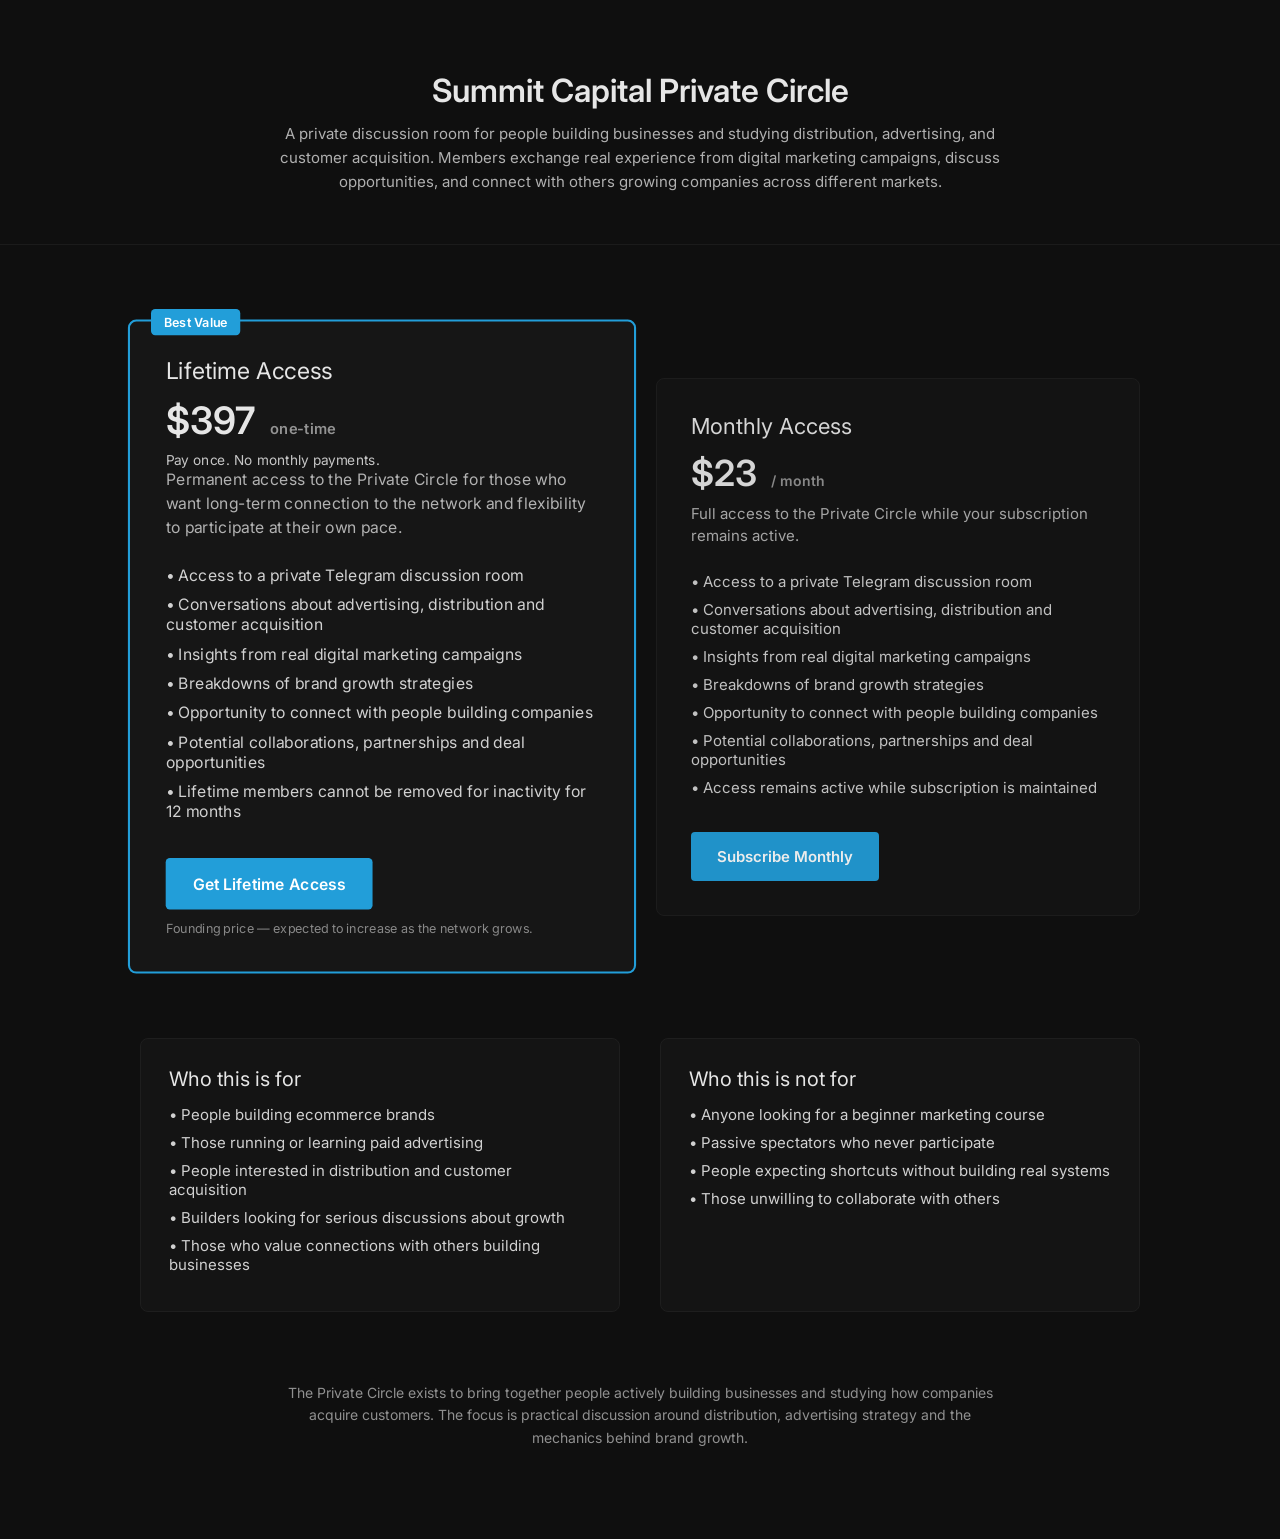
==== commit b9aebb6c: "Update circle.html" ====
--- a/circle.html
+++ b/circle.html
@@ -234,9 +234,9 @@
 <h1>Summit Capital Private Circle</h1>
 
 <div class="subtitle">
-A private operator network focused on distribution, customer acquisition, and brand growth.
-
-Members exchange real experience from digital marketing campaigns, discuss opportunities, and connect with other builders operating across global markets.
+A private discussion room for people building businesses and studying distribution, advertising, and customer acquisition.
+
+Members exchange real experience from digital marketing campaigns, discuss opportunities, and connect with others growing companies across different markets.
 </div>
 
 </div>
@@ -264,17 +264,17 @@
 </div>
 
 <div class="desc">
-Permanent access to the Private Circle. Built for operators who want long-term proximity to a network of people building and scaling businesses.
+Permanent access to the Private Circle for those who want long-term connection to the network and flexibility to participate at their own pace.
 </div>
 
 <div class="benefits">
 
-<div class="benefit">• Access to a private network of builders and operators</div>
-<div class="benefit">• Discussions on distribution systems and paid acquisition</div>
-<div class="benefit">• Insights from years of real digital marketing campaigns</div>
-<div class="benefit">• Brand growth and scaling strategy conversations</div>
-<div class="benefit">• Exposure to partnerships, collaborations and deal flow</div>
-<div class="benefit">• Connections with operators building across multiple markets</div>
+<div class="benefit">• Access to a private Telegram discussion room</div>
+<div class="benefit">• Conversations about advertising, distribution and customer acquisition</div>
+<div class="benefit">• Insights from real digital marketing campaigns</div>
+<div class="benefit">• Breakdowns of brand growth strategies</div>
+<div class="benefit">• Opportunity to connect with people building companies</div>
+<div class="benefit">• Potential collaborations, partnerships and deal opportunities</div>
 <div class="benefit">• Lifetime members cannot be removed for inactivity for 12 months</div>
 
 </div>
@@ -307,12 +307,12 @@
 
 <div class="benefits">
 
-<div class="benefit">• Access to a private network of builders and operators</div>
-<div class="benefit">• Discussions on distribution systems and paid acquisition</div>
-<div class="benefit">• Insights from years of real digital marketing campaigns</div>
-<div class="benefit">• Brand growth and scaling strategy conversations</div>
-<div class="benefit">• Exposure to partnerships, collaborations and deal flow</div>
-<div class="benefit">• Connections with operators building across multiple markets</div>
+<div class="benefit">• Access to a private Telegram discussion room</div>
+<div class="benefit">• Conversations about advertising, distribution and customer acquisition</div>
+<div class="benefit">• Insights from real digital marketing campaigns</div>
+<div class="benefit">• Breakdowns of brand growth strategies</div>
+<div class="benefit">• Opportunity to connect with people building companies</div>
+<div class="benefit">• Potential collaborations, partnerships and deal opportunities</div>
 <div class="benefit">• Access remains active while subscription is maintained</div>
 
 </div>
@@ -336,10 +336,10 @@
 </div>
 
 <div class="fit-item">• People building ecommerce brands</div>
-<div class="fit-item">• Operators running paid advertising campaigns</div>
-<div class="fit-item">• Individuals focused on distribution and customer acquisition</div>
-<div class="fit-item">• Builders seeking high-quality partnerships and connections</div>
-<div class="fit-item">• Those interested in participating in real strategic discussions</div>
+<div class="fit-item">• Those running or learning paid advertising</div>
+<div class="fit-item">• People interested in distribution and customer acquisition</div>
+<div class="fit-item">• Builders looking for serious discussions about growth</div>
+<div class="fit-item">• Those who value connections with others building businesses</div>
 
 </div>
 
@@ -349,10 +349,10 @@
 Who this is not for
 </div>
 
-<div class="fit-item">• People looking for a beginner marketing course</div>
+<div class="fit-item">• Anyone looking for a beginner marketing course</div>
 <div class="fit-item">• Passive spectators who never participate</div>
-<div class="fit-item">• Anyone expecting shortcuts without building real systems</div>
-<div class="fit-item">• Individuals uninterested in collaboration</div>
+<div class="fit-item">• People expecting shortcuts without building real systems</div>
+<div class="fit-item">• Those unwilling to collaborate with others</div>
 
 </div>
 
@@ -360,13 +360,14 @@
 
 <div class="note">
 
-The Private Circle exists to connect people actively building and scaling businesses.
-
-The focus is not theory or courses, but practical discussion around distribution systems, advertising strategy, and the mechanics behind acquiring customers at scale.
+The Private Circle exists to bring together people actively building businesses and studying how companies acquire customers.
+
+The focus is practical discussion around distribution, advertising strategy and the mechanics behind brand growth.
 
 </div>
 
 </div>
 
 </body>
+
 </html>
